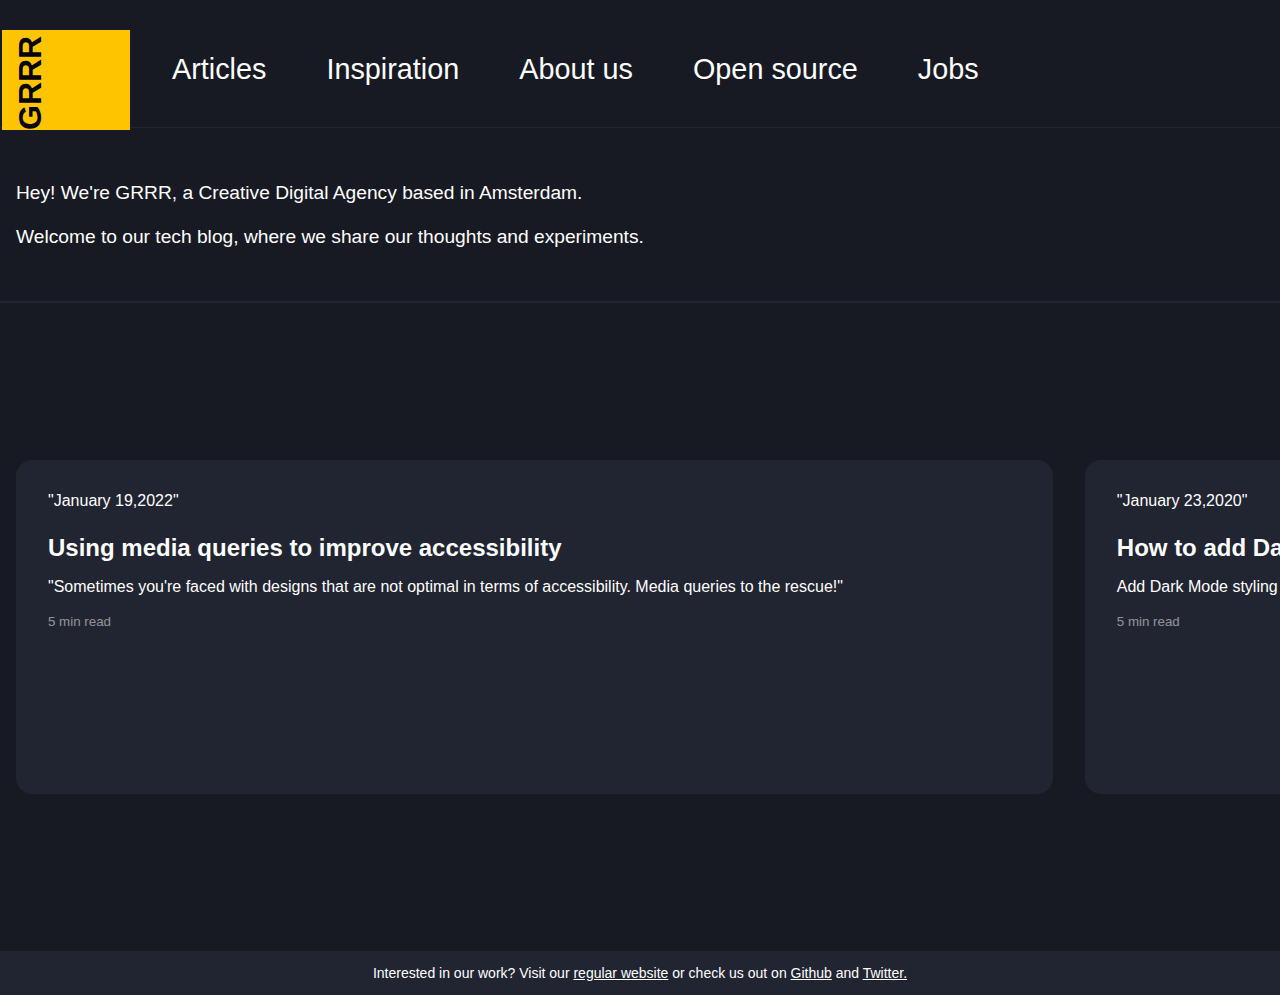
==== index.html @ 90f966a6 "footer links gegeven" ====
<!DOCTYPE html>
<html lang="en">
<head>
    <meta charset="utf-8"/>
    <meta name="description" content=""/>
    <meta name="viewport" content="width=device-width, initial-scale=1"/>
    <link rel="stylesheet" href="https://fonts.googleapis.com/css2?family=Open+Sans:ital,wght@0,300;0,400;0,600;1,300;1,400&display=swap"/>
    <link rel="stylesheet" href="style.css">
    <meta http-equiv="content-security-policy" content="">
    <title>grrr.tech</title>
</head>
<body>

<nav>
    <h1>GRRR</h1>
    <ul>
        <li>Articles</li>
        <li>Inspiration</li>
        <li>About us</li>
        <li>Open source</li>
        <li>Jobs</li>
    </ul>
</nav>

<main>
    <section>
        <p>Hey! We're GRRR, a Creative Digital Agency based in Amsterdam. <br> <br> Welcome to our tech blog, where we share our thoughts and experiments.</p>
    </section>

    <!-- kleine test voor filter -->
    <!-- <details>CSS<br>JS<br></details> -->

    <section>
        <div class="carousel">
            <div class="carousel-a">
                <div class="blog">
                    <time datetime="2022-01-19 00:00:00 +0000 UTC">
                        "January 19,2022"
                    </time>
                    <h2>Using media queries to improve accessibility</h2>
                    <p>
                        "Sometimes you're faced with designs that are not optimal in terms of accessibility. Media queries to the rescue!"
                    </p>
                    <small>5 min read</small>
            </div>

            <div class="blog">
                <time datetime="2020-01-23 00:00:00 +0000 UTC">
                    "January 23,2020"
                </time>
                <h2>How to add Dark Mode styling to your website</h2>
                <p>
                    Add Dark Mode styling with a new CSS feature.
                </p>
                <small>5 min read</small>
            </div>

            <div class="blog">
                <time datetime="2021-08-1 00:00:00 +0000 UTC">
                    "November 1, 2021"
                </time>
                <h2>4 reasons to not use a carousel</h2>
                <p>
                    Why do we think carousels are bad? Let's go over some serious considerations to be aware of when adding a carousel to your website
                </p>
                <small>8 min read</small>
            </div>

            <div class="blog">
                <time datetime="2023-11-30 00:00:00 +0000 UTC">
                    "November 30, 2023"
                </time>
                <h2>How to import big spreadsheets</h2>
                <p>
                    Tips for importing big spreadsheets into a MySQL database.
                </p>
                <small>8 min read</small>
            </div>

            <div class="blog">
                <time datetime="2023-03-30 00:00:00 +0000 UTC">
                    "March 30, 2023"
                </time>
                <h2>5 accessibility mistakes you might not think about</h2>
                <p>
                    Learning about accessibility is something we continue to do each day. Let's take a deep dive and explore 5 lesser known issues.
                </p>
                <small>8 min read</small>
            </div>
            
            </div>
        </div>

    </section>

    <footer>
        <p>Interested in our work? Visit our <a href="https://grrr.nl/en/">regular website</a> or check us out on <a href="https://github.com/grrr-amsterdam/">Github</a> and <a href="https://twitter.com/i/flow/login?redirect_after_login=%2FGrrrTech">Twitter.</a>
        </p>
    </footer>



</main>
   
</body>
</html>
---- style.css ----
:root{
    --yellow: #FFC400;
    --font-color: #ffffff;
    --primary-bg-color: #181A23;
    --primary-blog-color: #212431;
    --secondary-blog-color: #1D1F2A;
 }
 *{
    margin: 0;
    padding: 0;
    font-family: sans-serif;
 }
 nav{
    background-color: var(--yellow);
    height: 7em;
 }
 nav > h1{
    font-weight: bold;
    translate: .5em .5em;
    font-size: 2em;
 }
 nav > ul{
    padding: .5em;
    padding-top: 1em;
    translate: 0 1em;
    display: flex;
    justify-content: space-evenly;
 }
 nav > ul > li{
    display: inline;
    display: flexbox;
 }
 nav > ul > li:hover{
   text-decoration: underline;
 }
 section:nth-of-type(1){
    /* background-color: var(--primary-bg-color); */
    background-image: linear-gradient(
     var(--primary-bg-color) 99%,
     var(--primary-blog-color) 1%);
    padding: 1em 1em;
 }
 section:nth-of-type(1) > p{
   padding: 2em 0;
 }
 p{
    color: var(--font-color);
 }
 section:nth-of-type(2){
    background-color: var(--primary-bg-color);
    height: auto;
 }
 .carousel{
   display: flex;
   overflow: auto;
   width: auto;
   height: 72vh;
 }
 .blog{
    height: 30vh;
    width: auto;
    background-color: var(--primary-blog-color);
    border-radius: 1em;
    color: var(--font-color);
    padding: 2em;
    margin: 1em;
    translate: 0em em;
   list-style: none;
   scroll-snap-align: center;
   flex-grow: 0;
   flex-shrink: 0;
   flex-basis: 76%;
 }

 /* positie van items in de blog */
 .blog > h2{
   padding-top: 1em;
 }
 .blog > p{
   padding-top: 1em;
   padding-bottom: 1em;
 }
 small{
   opacity: .5;
}
/* ---------------------- */
 .carousel-a{
   display: flex;
   scroll-snap-type: x mandatory;
   overflow: auto;
   align-items: center;
   scrollbar-width: none;
 }
 .carousel-a::-webkit-scrollbar { 
   display: none; 
}


 /* footer styling */
 footer{
    background-color: var(--primary-blog-color);
 }
 footer > p{
    padding: 1em;
    font-size: 14px;
    text-align: center;
 }
 footer > p > a{
   color: var(--font-color);
 }
 footer > p > a:hover{
   text-decoration: none;
 }

 /* filter-test dinges */
 /* details{
   padding-top: 1em;
   background-color: var(--primary-bg-color);
   color: var(--font-color);
 } */

 /* breakpoint voor tablet */
 @media (min-width: 670px) {

   nav > ul > li{
      padding-left: 40px;
      padding-top: 5px;
      font-size: 1.2em;
   }
   nav{
      display: flex;
      height: 6em;
   }
   nav > h1{
      padding-top: 10px;
   }
   section:nth-of-type(1) > p{
      font-size: 1.2em;
 }
}
/* media query voor wat groter scherm */
 @media (min-width: 911px) {

   nav > ul > li{
      padding-left: 60px;
   }
 }
 /* nog groter scherm */
 @media (min-width: 1000px){
   nav > h1{
      color: black;
      background-color: var(--yellow);
      transform: rotate(-90deg);
      width: 100px;
      /* height: 2em; */
   }
   nav{
      /* background-color: var(--primary-bg-color); */
      background-image: linear-gradient(
         var(--primary-bg-color) 99%,
         var(--primary-blog-color) 1%);
      height: 8em;
   }
   nav > ul{
      color: var(--font-color);
      font-size: 1.5em;
   }
 }
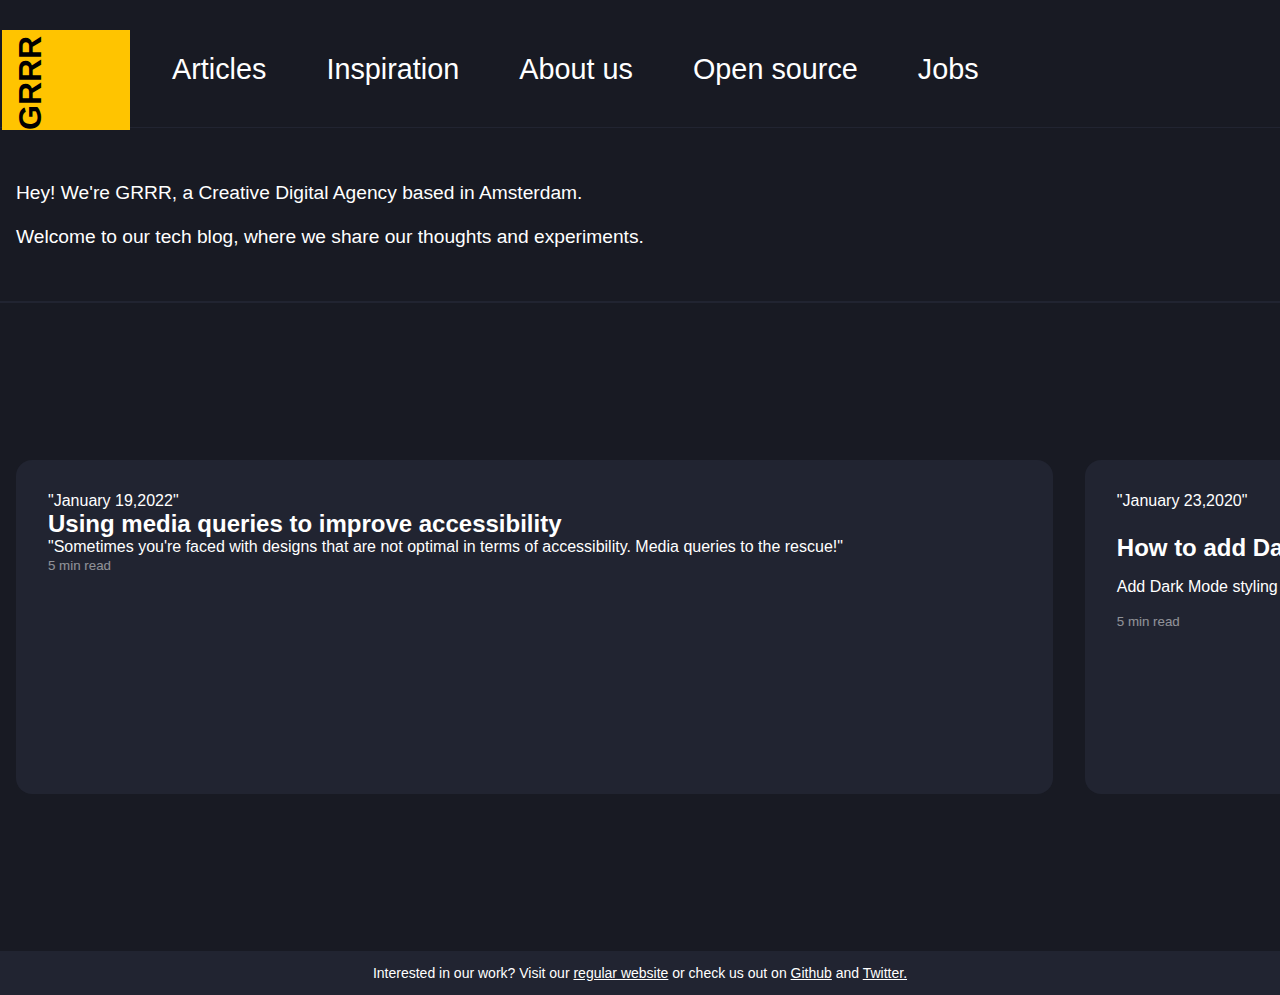
==== commit d1ae83c3: "blog klikbaar gemaakt zodat je naar de hele blog gaat" ====
--- a/index.html
+++ b/index.html
@@ -33,16 +33,20 @@
     <section>
         <div class="carousel">
             <div class="carousel-a">
-                <div class="blog">
-                    <time datetime="2022-01-19 00:00:00 +0000 UTC">
-                        "January 19,2022"
-                    </time>
-                    <h2>Using media queries to improve accessibility</h2>
-                    <p>
-                        "Sometimes you're faced with designs that are not optimal in terms of accessibility. Media queries to the rescue!"
-                    </p>
-                    <small>5 min read</small>
-            </div>
+                <a href="https://grrr.tech/posts/2021/using-media-queries-to-improve-accessibility/" class="klik">
+                    <!-- <div class="blog"> -->
+
+
+                        <time datetime="2022-01-19 00:00:00 +0000 UTC">
+                            "January 19,2022"
+                        </time>
+                        <h2>Using media queries to improve accessibility</h2>
+                        <p>
+                            "Sometimes you're faced with designs that are not optimal in terms of accessibility. Media queries to the rescue!"
+                        </p>
+                        <small>5 min read</small>
+                <!-- </div> -->
+                </a>
 
             <div class="blog">
                 <time datetime="2020-01-23 00:00:00 +0000 UTC">
--- a/style.css
+++ b/style.css
@@ -56,6 +56,26 @@
    width: auto;
    height: 72vh;
  }
+ .klik{
+      height: 30vh;
+      width: auto;
+      background-color: var(--primary-blog-color);
+      border-radius: 1em;
+      color: var(--font-color);
+      padding: 2em;
+      margin: 1em;
+      translate: 0em em;
+     list-style: none;
+     scroll-snap-align: center;
+     flex-grow: 0;
+     flex-shrink: 0;
+     flex-basis: 76%;
+     text-decoration: none;
+   }
+   .klik:hover{
+      translate: 0 -.5em;
+   }
+   /* div misschien weghalen? */
  .blog{
     height: 30vh;
     width: auto;
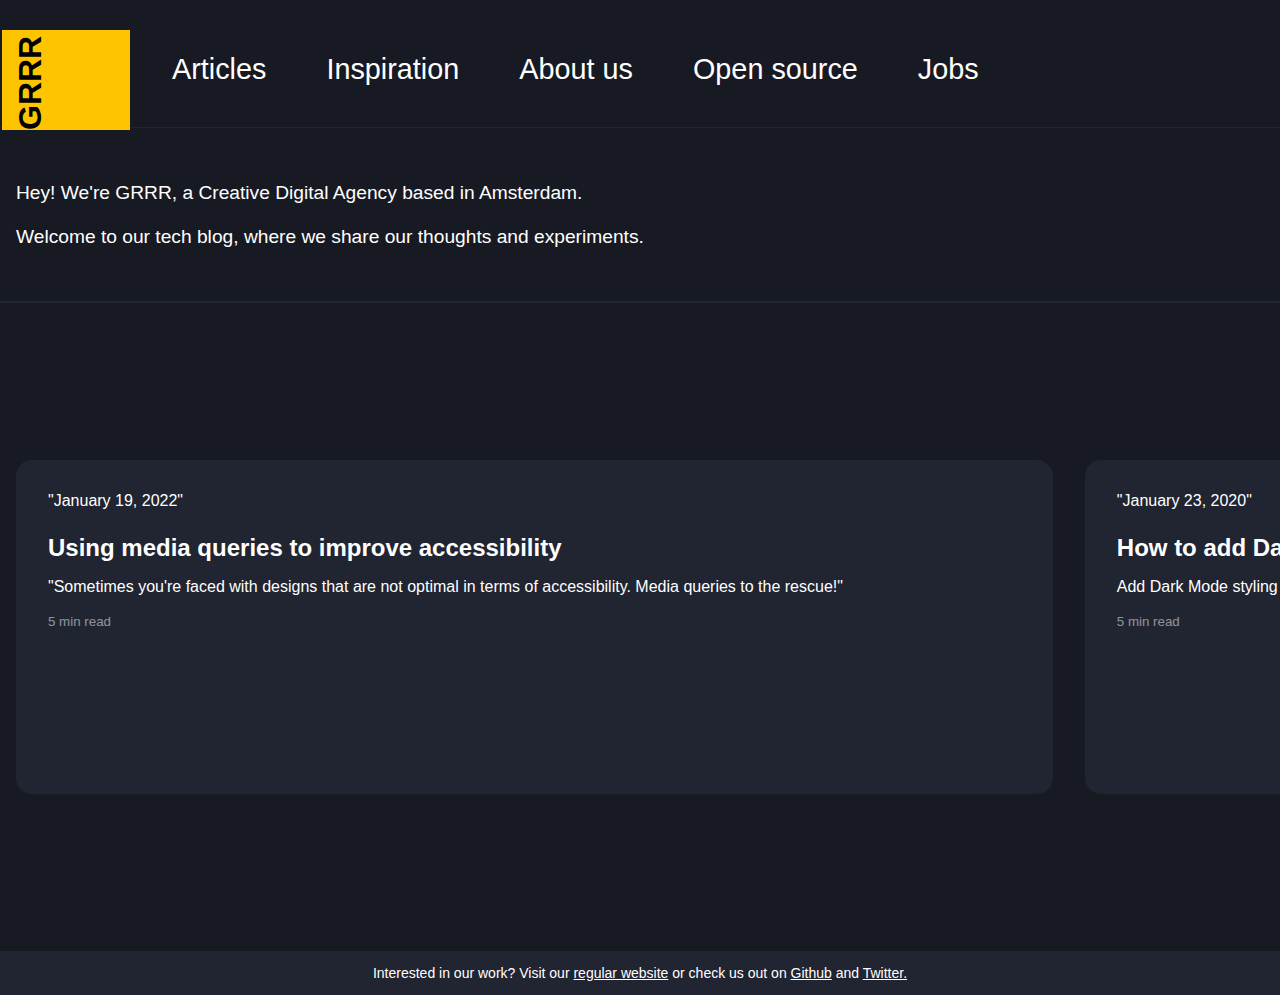
==== commit 55cae724: "alle blogs klikbaar gemaakt" ====
--- a/index.html
+++ b/index.html
@@ -33,12 +33,11 @@
     <section>
         <div class="carousel">
             <div class="carousel-a">
+
                 <a href="https://grrr.tech/posts/2021/using-media-queries-to-improve-accessibility/" class="klik">
                     <!-- <div class="blog"> -->
-
-
                         <time datetime="2022-01-19 00:00:00 +0000 UTC">
-                            "January 19,2022"
+                            "January 19, 2022"
                         </time>
                         <h2>Using media queries to improve accessibility</h2>
                         <p>
@@ -48,50 +47,58 @@
                 <!-- </div> -->
                 </a>
 
-            <div class="blog">
-                <time datetime="2020-01-23 00:00:00 +0000 UTC">
-                    "January 23,2020"
-                </time>
-                <h2>How to add Dark Mode styling to your website</h2>
-                <p>
-                    Add Dark Mode styling with a new CSS feature.
-                </p>
-                <small>5 min read</small>
-            </div>
+            <a href="https://grrr.tech/posts/2020/dark-mode-css/" class="klik">
+                <!-- <div class="blog"> -->
+                    <time datetime="2020-01-23 00:00:00 +0000 UTC">
+                        "January 23, 2020"
+                    </time>
+                    <h2>How to add Dark Mode styling to your website</h2>
+                    <p>
+                        Add Dark Mode styling with a new CSS feature.
+                    </p>
+                    <small>5 min read</small>
+                <!-- </div> -->
+            </a>
 
-            <div class="blog">
-                <time datetime="2021-08-1 00:00:00 +0000 UTC">
-                    "November 1, 2021"
-                </time>
-                <h2>4 reasons to not use a carousel</h2>
-                <p>
-                    Why do we think carousels are bad? Let's go over some serious considerations to be aware of when adding a carousel to your website
-                </p>
-                <small>8 min read</small>
-            </div>
+            <a href="https://grrr.tech/posts/2021/four-reasons-to-not-use-a-carousel/" class="klik">
+                <!-- <div class="blog"> -->
+                    <time datetime="2021-08-1 00:00:00 +0000 UTC">
+                        "November 1, 2021"
+                    </time>
+                    <h2>4 reasons to not use a carousel</h2>
+                    <p>
+                        Why do we think carousels are bad? Let's go over some serious considerations to be aware of when adding a carousel to your website
+                    </p>
+                    <small>8 min read</small>
+                <!-- </div> -->
+            </a>
 
-            <div class="blog">
-                <time datetime="2023-11-30 00:00:00 +0000 UTC">
-                    "November 30, 2023"
-                </time>
-                <h2>How to import big spreadsheets</h2>
-                <p>
-                    Tips for importing big spreadsheets into a MySQL database.
-                </p>
-                <small>8 min read</small>
-            </div>
+            <a href="https://grrr.tech/posts/2023/how-to-import-big-spreadsheets/" class="klik">
+                <!-- <div class="blog"> -->
+                    <time datetime="2023-11-30 00:00:00 +0000 UTC">
+                        "November 30, 2023"
+                    </time>
+                    <h2>How to import big spreadsheets</h2>
+                    <p>
+                        Tips for importing big spreadsheets into a MySQL database.
+                    </p>
+                    <small>8 min read</small>
+                <!-- </div> -->
+            </a>
 
-            <div class="blog">
-                <time datetime="2023-03-30 00:00:00 +0000 UTC">
-                    "March 30, 2023"
-                </time>
-                <h2>5 accessibility mistakes you might not think about</h2>
-                <p>
-                    Learning about accessibility is something we continue to do each day. Let's take a deep dive and explore 5 lesser known issues.
-                </p>
-                <small>8 min read</small>
-            </div>
-            
+            <a href="https://grrr.tech/posts/2023/common-accessibility-issues-you-might-not-know/" class="klik">
+                <!-- <div class="blog"> -->
+                    <time datetime="2023-03-30 00:00:00 +0000 UTC">
+                        "March 30, 2023"
+                    </time>
+                    <h2>5 accessibility mistakes you might not think about</h2>
+                    <p>
+                        Learning about accessibility is something we continue to do each day. Let's take a deep dive and explore 5 lesser known issues.
+                    </p>
+                    <small>8 min read</small>
+                <!-- </div> -->
+            </a>
+ 
             </div>
         </div>
 
--- a/style.css
+++ b/style.css
@@ -75,6 +75,9 @@
    .klik:hover{
       translate: 0 -.5em;
    }
+   .klik:active{
+      translate: 0 .5em;
+   }
    /* div misschien weghalen? */
  .blog{
     height: 30vh;
@@ -93,10 +96,10 @@
  }
 
  /* positie van items in de blog */
- .blog > h2{
+ .klik > h2{
    padding-top: 1em;
  }
- .blog > p{
+ .klik > p{
    padding-top: 1em;
    padding-bottom: 1em;
  }
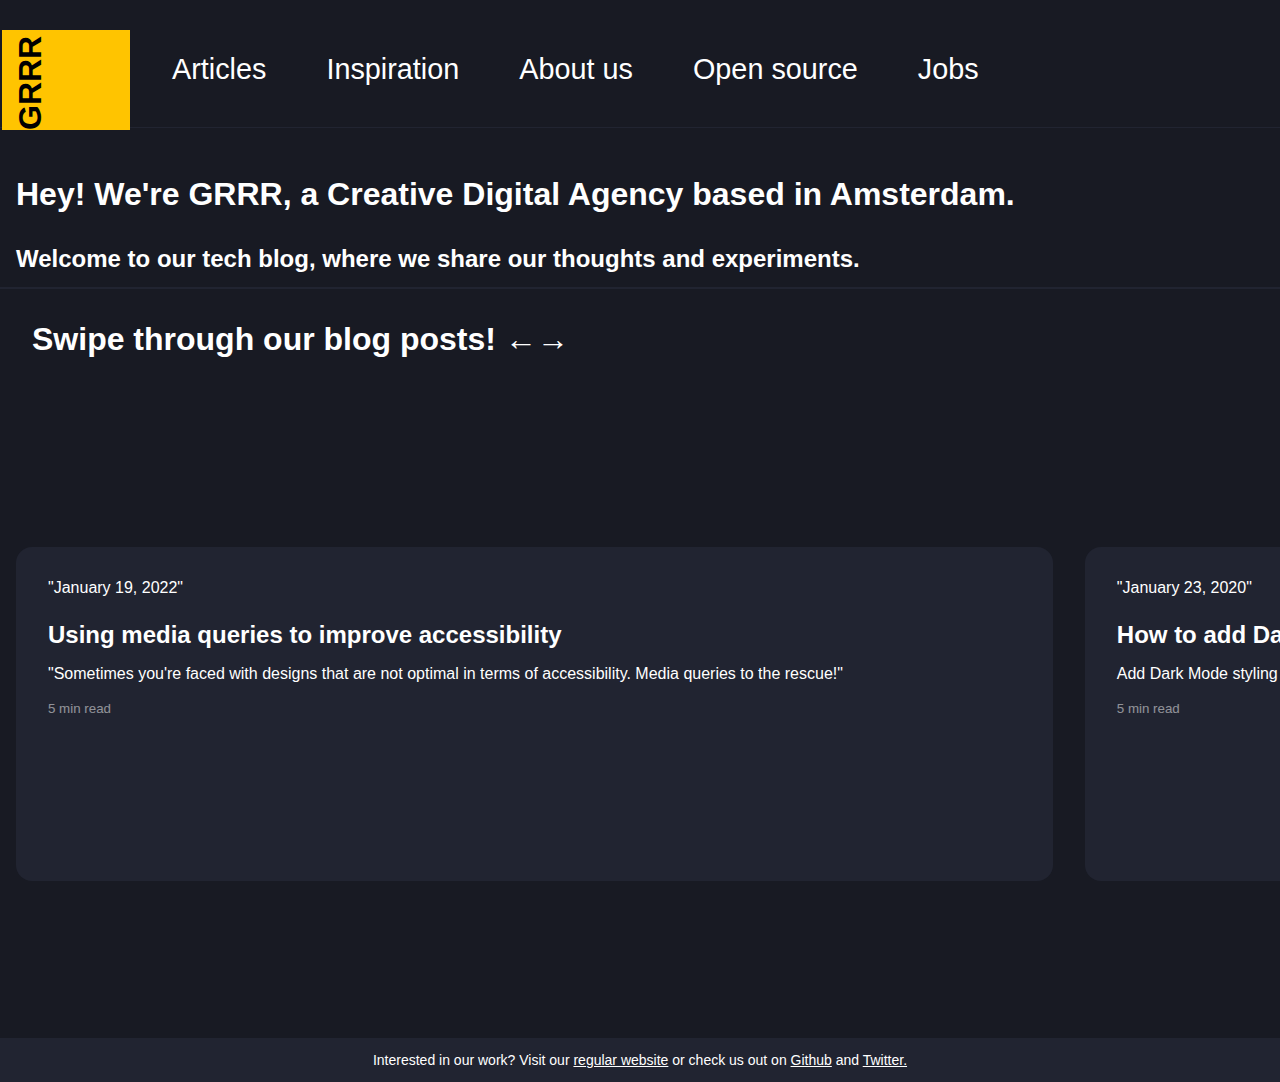
==== commit 68944335: "html foutjes gefixt en dingen aangepast d.m.v issues" ====
--- a/index.html
+++ b/index.html
@@ -11,32 +11,36 @@
 </head>
 <body>
 
-<nav>
-    <h1>GRRR</h1>
-    <ul>
-        <li>Articles</li>
-        <li>Inspiration</li>
-        <li>About us</li>
-        <li>Open source</li>
-        <li>Jobs</li>
-    </ul>
-</nav>
+
+        <nav>
+            <h1 class="GRRR-logo">GRRR</h1>
+            <ul>
+                <li>Articles</li>
+                <li>Inspiration</li>
+                <li>About us</li>
+                <li>Open source</li>
+                <li>Jobs</li>
+            </ul>
+        </nav>
+
 
 <main>
-    <section>
-        <p>Hey! We're GRRR, a Creative Digital Agency based in Amsterdam. <br> <br> Welcome to our tech blog, where we share our thoughts and experiments.</p>
-    </section>
+    <header>
+        <h1>Hey! We're GRRR, a Creative Digital Agency based in Amsterdam.</h1>
+        <h2>Welcome to our tech blog, where we share our thoughts and experiments.</h2>
+    </header>
 
     <!-- kleine test voor filter -->
     <!-- <details>CSS<br>JS<br></details> -->
 
     <section>
-        <div class="carousel">
-            <div class="carousel-a">
+        <h1>Swipe through our blog posts! ←→</h1>
+        <article class="carousel">
+            <div class="carousel-scroll">
 
                 <a href="https://grrr.tech/posts/2021/using-media-queries-to-improve-accessibility/" class="klik">
                     <!-- <div class="blog"> -->
-                        <time datetime="2022-01-19 00:00:00 +0000 UTC">
+                        <time datetime="2022-01-19T00:00:00+0000">
                             "January 19, 2022"
                         </time>
                         <h2>Using media queries to improve accessibility</h2>
@@ -49,7 +53,7 @@
 
             <a href="https://grrr.tech/posts/2020/dark-mode-css/" class="klik">
                 <!-- <div class="blog"> -->
-                    <time datetime="2020-01-23 00:00:00 +0000 UTC">
+                    <time datetime="2020-01-23T00:00:00+0000">
                         "January 23, 2020"
                     </time>
                     <h2>How to add Dark Mode styling to your website</h2>
@@ -62,7 +66,7 @@
 
             <a href="https://grrr.tech/posts/2021/four-reasons-to-not-use-a-carousel/" class="klik">
                 <!-- <div class="blog"> -->
-                    <time datetime="2021-08-1 00:00:00 +0000 UTC">
+                    <time datetime="2021-08-01T00:00:00+0000">
                         "November 1, 2021"
                     </time>
                     <h2>4 reasons to not use a carousel</h2>
@@ -75,7 +79,7 @@
 
             <a href="https://grrr.tech/posts/2023/how-to-import-big-spreadsheets/" class="klik">
                 <!-- <div class="blog"> -->
-                    <time datetime="2023-11-30 00:00:00 +0000 UTC">
+                    <time datetime="2023-11-30T00:00:00+0000">
                         "November 30, 2023"
                     </time>
                     <h2>How to import big spreadsheets</h2>
@@ -88,7 +92,7 @@
 
             <a href="https://grrr.tech/posts/2023/common-accessibility-issues-you-might-not-know/" class="klik">
                 <!-- <div class="blog"> -->
-                    <time datetime="2023-03-30 00:00:00 +0000 UTC">
+                    <time datetime="2023-03-30T00:00:00+0000">
                         "March 30, 2023"
                     </time>
                     <h2>5 accessibility mistakes you might not think about</h2>
@@ -100,18 +104,17 @@
             </a>
  
             </div>
-        </div>
+        </article>
 
     </section>
 
-    <footer>
-        <p>Interested in our work? Visit our <a href="https://grrr.nl/en/">regular website</a> or check us out on <a href="https://github.com/grrr-amsterdam/">Github</a> and <a href="https://twitter.com/i/flow/login?redirect_after_login=%2FGrrrTech">Twitter.</a>
-        </p>
-    </footer>
-
-
 
 </main>
+
+<footer>
+    <p>Interested in our work? Visit our <a href="https://grrr.nl/en/">regular website</a> or check us out on <a href="https://github.com/grrr-amsterdam/">Github</a> and <a href="https://twitter.com/i/flow/login?redirect_after_login=%2FGrrrTech">Twitter.</a>
+    </p>
+</footer>
    
 </body>
 </html>
--- a/style.css
+++ b/style.css
@@ -29,27 +29,34 @@
  nav > ul > li{
     display: inline;
     display: flexbox;
+    color: black;
  }
  nav > ul > li:hover{
    text-decoration: underline;
  }
- section:nth-of-type(1){
+ header{
     /* background-color: var(--primary-bg-color); */
     background-image: linear-gradient(
      var(--primary-bg-color) 99%,
      var(--primary-blog-color) 1%);
     padding: 1em 1em;
  }
- section:nth-of-type(1) > p{
-   padding: 2em 0;
- }
- p{
+header > h1{
+   padding: 1em 0;
+ }
+ .GRRR-logo{
+   color: black;
+ }
+ h1, h2{
     color: var(--font-color);
  }
- section:nth-of-type(2){
+ section:nth-of-type(1){
     background-color: var(--primary-bg-color);
     height: auto;
  }
+ section:nth-of-type(1) > h1{
+   padding: 1em 1em;
+}
  .carousel{
    display: flex;
    overflow: auto;
@@ -107,14 +114,14 @@
    opacity: .5;
 }
 /* ---------------------- */
- .carousel-a{
+ .carousel-scroll{
    display: flex;
    scroll-snap-type: x mandatory;
    overflow: auto;
    align-items: center;
    scrollbar-width: none;
  }
- .carousel-a::-webkit-scrollbar { 
+ .carousel-scroll::-webkit-scrollbar { 
    display: none; 
 }
 
@@ -127,6 +134,7 @@
     padding: 1em;
     font-size: 14px;
     text-align: center;
+    color: var(--font-color);
  }
  footer > p > a{
    color: var(--font-color);
@@ -188,4 +196,7 @@
       color: var(--font-color);
       font-size: 1.5em;
    }
- }+   nav > ul > li{
+      color: white;
+ }
+}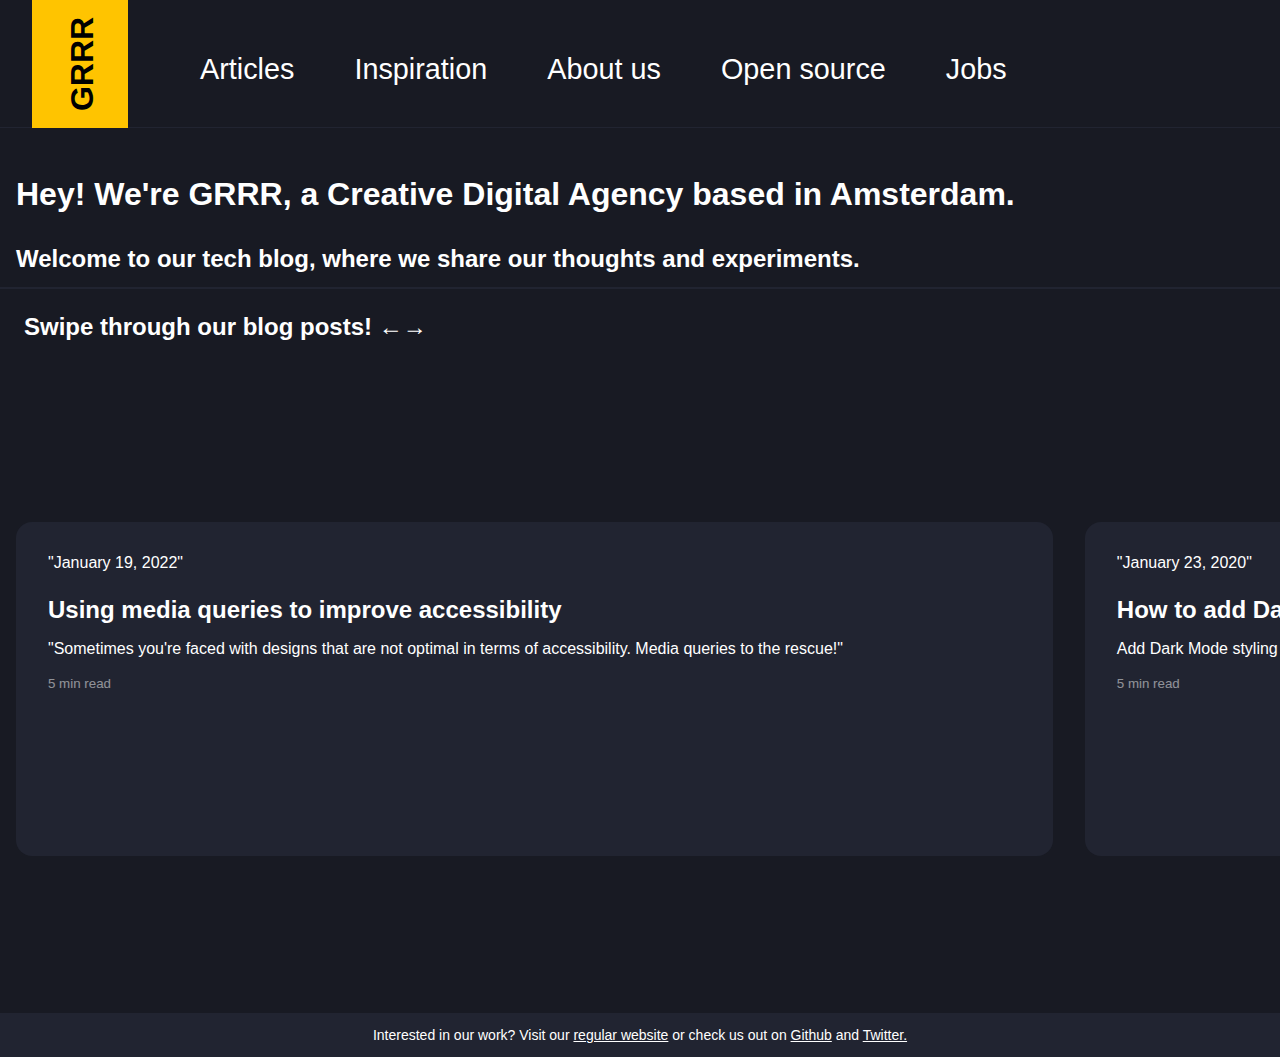
==== commit 28a31309: "positie logo gefixt en headings gefixt" ====
--- a/index.html
+++ b/index.html
@@ -13,7 +13,7 @@
 
 
         <nav>
-            <h1 class="GRRR-logo">GRRR</h1>
+            <p class="GRRR-logo">GRRR</p>
             <ul>
                 <li>Articles</li>
                 <li>Inspiration</li>
@@ -31,10 +31,10 @@
     </header>
 
     <!-- kleine test voor filter -->
-    <!-- <details>CSS<br>JS<br></details> -->
+    <!-- <div class="filter">CSS<br>JS<br></div> -->
 
     <section>
-        <h1>Swipe through our blog posts! ←→</h1>
+        <h2>Swipe through our blog posts! ←→</h2>
         <article class="carousel">
             <div class="carousel-scroll">
 
--- a/style.css
+++ b/style.css
@@ -14,11 +14,12 @@
     background-color: var(--yellow);
     height: 7em;
  }
- nav > h1{
+ nav > .GRRR-logo{
     font-weight: bold;
     translate: .5em .5em;
     font-size: 2em;
- }
+    color: black;
+}
  nav > ul{
     padding: .5em;
     padding-top: 1em;
@@ -44,9 +45,6 @@
 header > h1{
    padding: 1em 0;
  }
- .GRRR-logo{
-   color: black;
- }
  h1, h2{
     color: var(--font-color);
  }
@@ -54,7 +52,7 @@
     background-color: var(--primary-bg-color);
     height: auto;
  }
- section:nth-of-type(1) > h1{
+ section:nth-of-type(1) > h2{
    padding: 1em 1em;
 }
  .carousel{
@@ -178,12 +176,14 @@
  }
  /* nog groter scherm */
  @media (min-width: 1000px){
-   nav > h1{
-      color: black;
+   .GRRR-logo{
       background-color: var(--yellow);
       transform: rotate(-90deg);
-      width: 100px;
-      /* height: 2em; */
+      width: 4em;
+      padding-top: 1em;
+      padding-bottom: 1em;
+      height: 1em;
+      text-align: center;
    }
    nav{
       /* background-color: var(--primary-bg-color); */
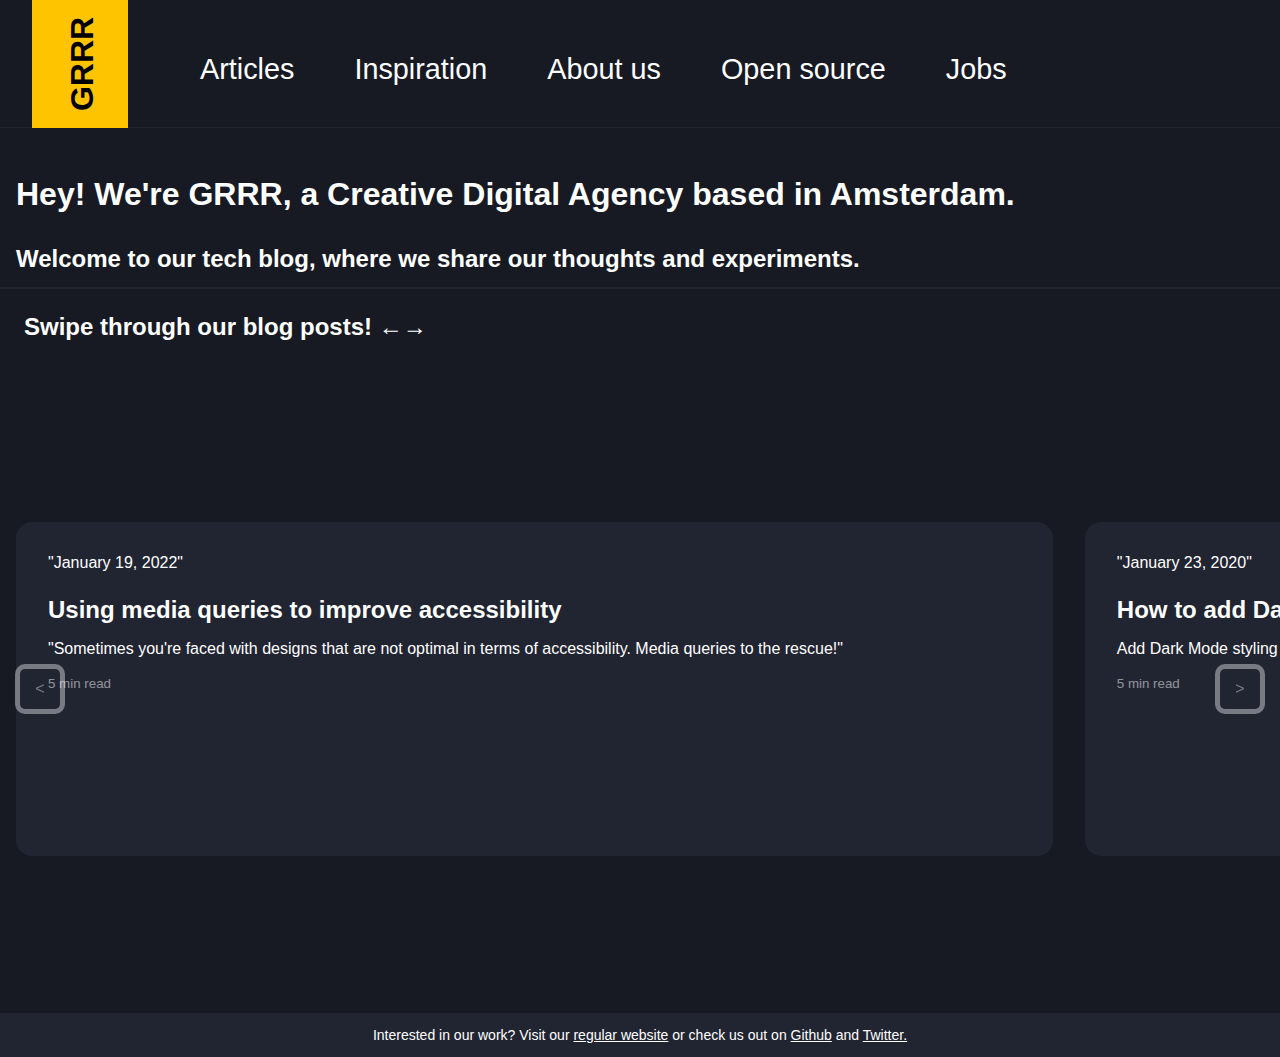
==== commit a4633a2f: "pijltjes gemaakt voor de blogs om te klikken." ====
--- a/index.html
+++ b/index.html
@@ -6,6 +6,7 @@
     <meta name="viewport" content="width=device-width, initial-scale=1"/>
     <link rel="stylesheet" href="https://fonts.googleapis.com/css2?family=Open+Sans:ital,wght@0,300;0,400;0,600;1,300;1,400&display=swap"/>
     <link rel="stylesheet" href="style.css">
+    <script src="script.js" defer></script>
     <meta http-equiv="content-security-policy" content="">
     <title>grrr.tech</title>
 </head>
--- a/style.css
+++ b/style.css
@@ -76,9 +76,11 @@
      flex-shrink: 0;
      flex-basis: 76%;
      text-decoration: none;
+     transition: 0.4s ease-out;
    }
    .klik:hover{
-      translate: 0 -.5em;
+      translate: 0 -1em;
+      transition: 0.4s ease-out;
    }
    .klik:active{
       translate: 0 .5em;
@@ -166,6 +168,46 @@
    section:nth-of-type(1) > p{
       font-size: 1.2em;
  }
+ /*  */
+ .carousel-scroll {
+   align-items: center;
+   --arrow-size: 40px;
+   scroll-behavior: smooth;
+  }
+  
+  .carousel-scroll::before, .carousel-scroll::after {
+   display: inline-flex;
+   align-items: center;
+   justify-content: center;
+   position: sticky;
+   background: transparent;
+   border-radius: 5px;
+   box-shadow: 0 0 0 5px rgb(255, 255, 255);
+   height: var(--arrow-size);
+   flex: 0 0 var(--arrow-size);
+   opacity: .4;
+   transition: opacity .2s ease-out;
+   z-index: 1;
+  }
+  .carousel-scroll::before {
+   content: '<';
+   left: 20px;
+   margin-right: calc(var(--arrow-size) * -1);
+   color: var(--font-color);
+  }
+  .carousel-scroll::after {
+   content: '>';
+   right: 20px;
+   margin-left: calc(var(--arrow-size) * -1);
+   color: var(--font-color)
+  }
+  .carousel-scroll:hover::before, .carousel-scroll:hover::after, .carousel-scroll:focus::before, .carousel-scroll:focus::after {
+   opacity: 1;
+  }
+  .carousel-scroll:hover::before, .carousel-scroll:hover::after{
+   cursor: pointer;
+  }
+ /*  */
 }
 /* media query voor wat groter scherm */
  @media (min-width: 911px) {
@@ -199,4 +241,52 @@
    nav > ul > li{
       color: white;
  }
-}+}
+
+
+/**/
+
+
+/* .carousel-scroll {
+   align-items: center;
+   --arrow-size: 40px;
+   scroll-behavior: smooth;
+  }
+  
+  .carousel-scroll::before, .carousel-scroll::after {
+   display: inline-flex;
+   align-items: center;
+   justify-content: center;
+   position: sticky;
+   background: transparent;
+   border-radius: 5px;
+   box-shadow: 0 0 0 5px rgb(255, 255, 255);
+   height: var(--arrow-size);
+   flex: 0 0 var(--arrow-size);
+   opacity: .4;
+   transition: opacity .2s ease-out;
+   z-index: 1;
+  }
+  .carousel-scroll::before {
+   content: '<';
+   left: 20px;
+   margin-right: calc(var(--arrow-size) * -1);
+   color: var(--font-color);
+  }
+  .carousel-scroll::after {
+   content: '>';
+   right: 20px;
+   margin-left: calc(var(--arrow-size) * -1);
+   color: var(--font-color)
+  }
+  .carousel-scroll:hover::before, .carousel-scroll:hover::after, .carousel-scroll:focus::before, .carousel-scroll:focus::after {
+   opacity: 1;
+  }
+  .carousel-scroll:hover::before, .carousel-scroll:hover::after{
+   cursor: pointer;
+  }
+
+
+  .klik::after{
+   content: 'Read more';
+  } */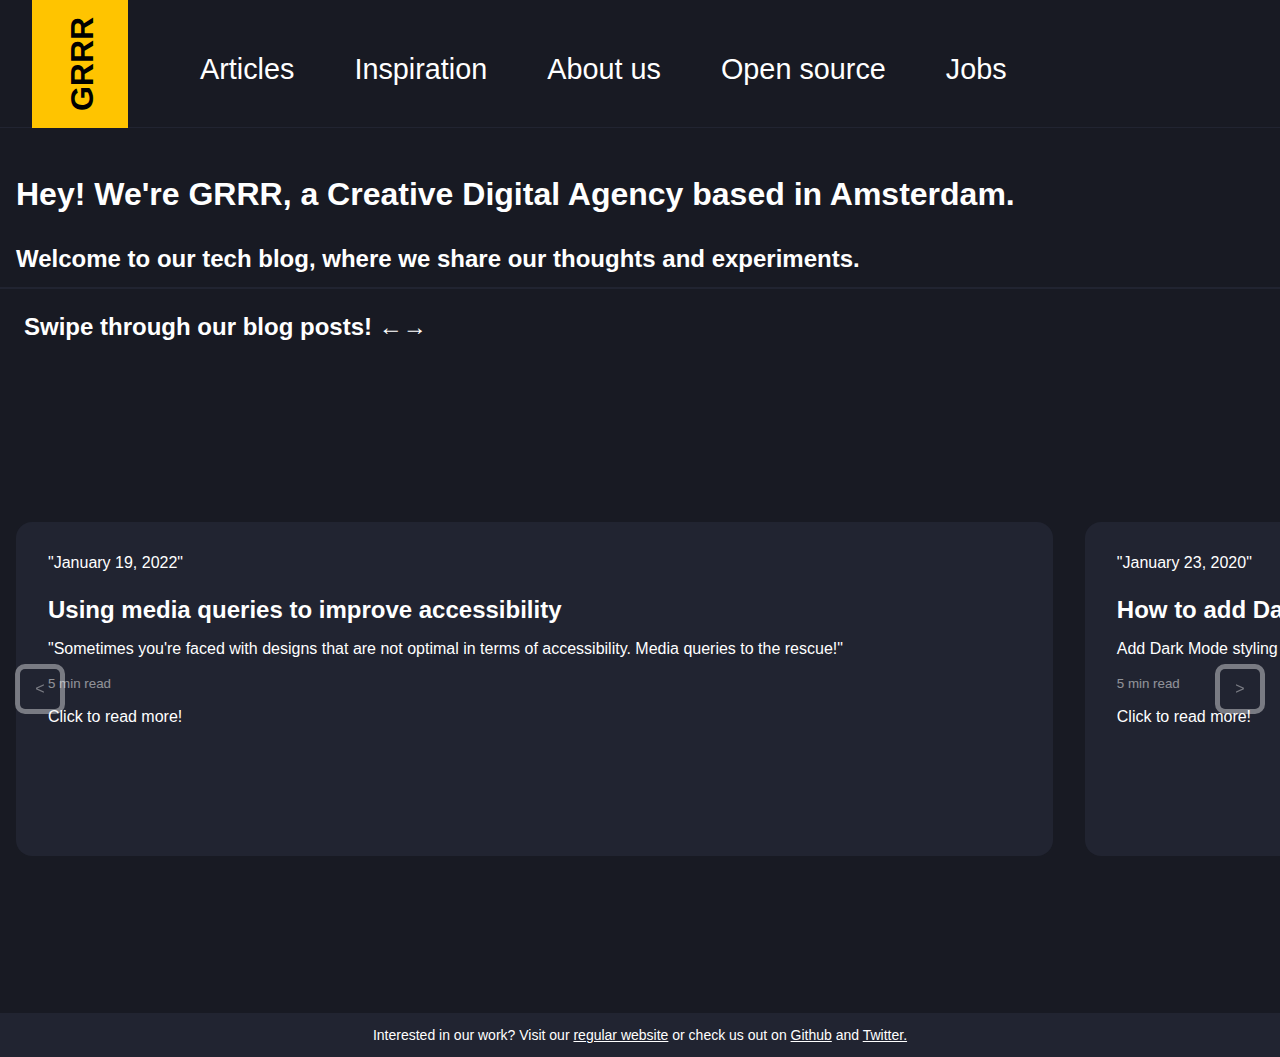
==== commit e899433b: "kleine aanpassing zodat het duidelijker is dat je op de blog kan klikken" ====
--- a/index.html
+++ b/index.html
@@ -31,7 +31,7 @@
         <h2>Welcome to our tech blog, where we share our thoughts and experiments.</h2>
     </header>
 
-    <!-- kleine test voor filter -->
+    <!-- test voor filter -->
     <!-- <div class="filter">CSS<br>JS<br></div> -->
 
     <section>
@@ -40,7 +40,6 @@
             <div class="carousel-scroll">
 
                 <a href="https://grrr.tech/posts/2021/using-media-queries-to-improve-accessibility/" class="klik">
-                    <!-- <div class="blog"> -->
                         <time datetime="2022-01-19T00:00:00+0000">
                             "January 19, 2022"
                         </time>
@@ -49,11 +48,10 @@
                             "Sometimes you're faced with designs that are not optimal in terms of accessibility. Media queries to the rescue!"
                         </p>
                         <small>5 min read</small>
-                <!-- </div> -->
+                        <p>Click to read more!</p>
                 </a>
 
             <a href="https://grrr.tech/posts/2020/dark-mode-css/" class="klik">
-                <!-- <div class="blog"> -->
                     <time datetime="2020-01-23T00:00:00+0000">
                         "January 23, 2020"
                     </time>
@@ -62,11 +60,10 @@
                         Add Dark Mode styling with a new CSS feature.
                     </p>
                     <small>5 min read</small>
-                <!-- </div> -->
+                    <p>Click to read more!</p>
             </a>
 
             <a href="https://grrr.tech/posts/2021/four-reasons-to-not-use-a-carousel/" class="klik">
-                <!-- <div class="blog"> -->
                     <time datetime="2021-08-01T00:00:00+0000">
                         "November 1, 2021"
                     </time>
@@ -75,11 +72,10 @@
                         Why do we think carousels are bad? Let's go over some serious considerations to be aware of when adding a carousel to your website
                     </p>
                     <small>8 min read</small>
-                <!-- </div> -->
+                    <p>Click to read more!</p>
             </a>
 
             <a href="https://grrr.tech/posts/2023/how-to-import-big-spreadsheets/" class="klik">
-                <!-- <div class="blog"> -->
                     <time datetime="2023-11-30T00:00:00+0000">
                         "November 30, 2023"
                     </time>
@@ -88,11 +84,10 @@
                         Tips for importing big spreadsheets into a MySQL database.
                     </p>
                     <small>8 min read</small>
-                <!-- </div> -->
+                    <p>Click to read more!</p>
             </a>
 
             <a href="https://grrr.tech/posts/2023/common-accessibility-issues-you-might-not-know/" class="klik">
-                <!-- <div class="blog"> -->
                     <time datetime="2023-03-30T00:00:00+0000">
                         "March 30, 2023"
                     </time>
@@ -101,7 +96,7 @@
                         Learning about accessibility is something we continue to do each day. Let's take a deep dive and explore 5 lesser known issues.
                     </p>
                     <small>8 min read</small>
-                <!-- </div> -->
+                    <p>Click to read more!</p>
             </a>
  
             </div>
--- a/style.css
+++ b/style.css
@@ -81,26 +81,14 @@
    .klik:hover{
       translate: 0 -1em;
       transition: 0.4s ease-out;
+      background-image: linear-gradient(
+      var(--primary-blog-color) 95%,
+      var(--yellow) 5%
+      );
    }
    .klik:active{
       translate: 0 .5em;
    }
-   /* div misschien weghalen? */
- .blog{
-    height: 30vh;
-    width: auto;
-    background-color: var(--primary-blog-color);
-    border-radius: 1em;
-    color: var(--font-color);
-    padding: 2em;
-    margin: 1em;
-    translate: 0em em;
-   list-style: none;
-   scroll-snap-align: center;
-   flex-grow: 0;
-   flex-shrink: 0;
-   flex-basis: 76%;
- }
 
  /* positie van items in de blog */
  .klik > h2{
@@ -112,6 +100,9 @@
  }
  small{
    opacity: .5;
+}
+span{
+   margin-top: 2em;
 }
 /* ---------------------- */
  .carousel-scroll{
@@ -143,13 +134,6 @@
    text-decoration: none;
  }
 
- /* filter-test dinges */
- /* details{
-   padding-top: 1em;
-   background-color: var(--primary-bg-color);
-   color: var(--font-color);
- } */
-
  /* breakpoint voor tablet */
  @media (min-width: 670px) {
 
@@ -168,7 +152,8 @@
    section:nth-of-type(1) > p{
       font-size: 1.2em;
  }
- /*  */
+
+ /* pijltjes  */
  .carousel-scroll {
    align-items: center;
    --arrow-size: 40px;
@@ -244,49 +229,3 @@
 }
 
 
-/**/
-
-
-/* .carousel-scroll {
-   align-items: center;
-   --arrow-size: 40px;
-   scroll-behavior: smooth;
-  }
-  
-  .carousel-scroll::before, .carousel-scroll::after {
-   display: inline-flex;
-   align-items: center;
-   justify-content: center;
-   position: sticky;
-   background: transparent;
-   border-radius: 5px;
-   box-shadow: 0 0 0 5px rgb(255, 255, 255);
-   height: var(--arrow-size);
-   flex: 0 0 var(--arrow-size);
-   opacity: .4;
-   transition: opacity .2s ease-out;
-   z-index: 1;
-  }
-  .carousel-scroll::before {
-   content: '<';
-   left: 20px;
-   margin-right: calc(var(--arrow-size) * -1);
-   color: var(--font-color);
-  }
-  .carousel-scroll::after {
-   content: '>';
-   right: 20px;
-   margin-left: calc(var(--arrow-size) * -1);
-   color: var(--font-color)
-  }
-  .carousel-scroll:hover::before, .carousel-scroll:hover::after, .carousel-scroll:focus::before, .carousel-scroll:focus::after {
-   opacity: 1;
-  }
-  .carousel-scroll:hover::before, .carousel-scroll:hover::after{
-   cursor: pointer;
-  }
-
-
-  .klik::after{
-   content: 'Read more';
-  } */